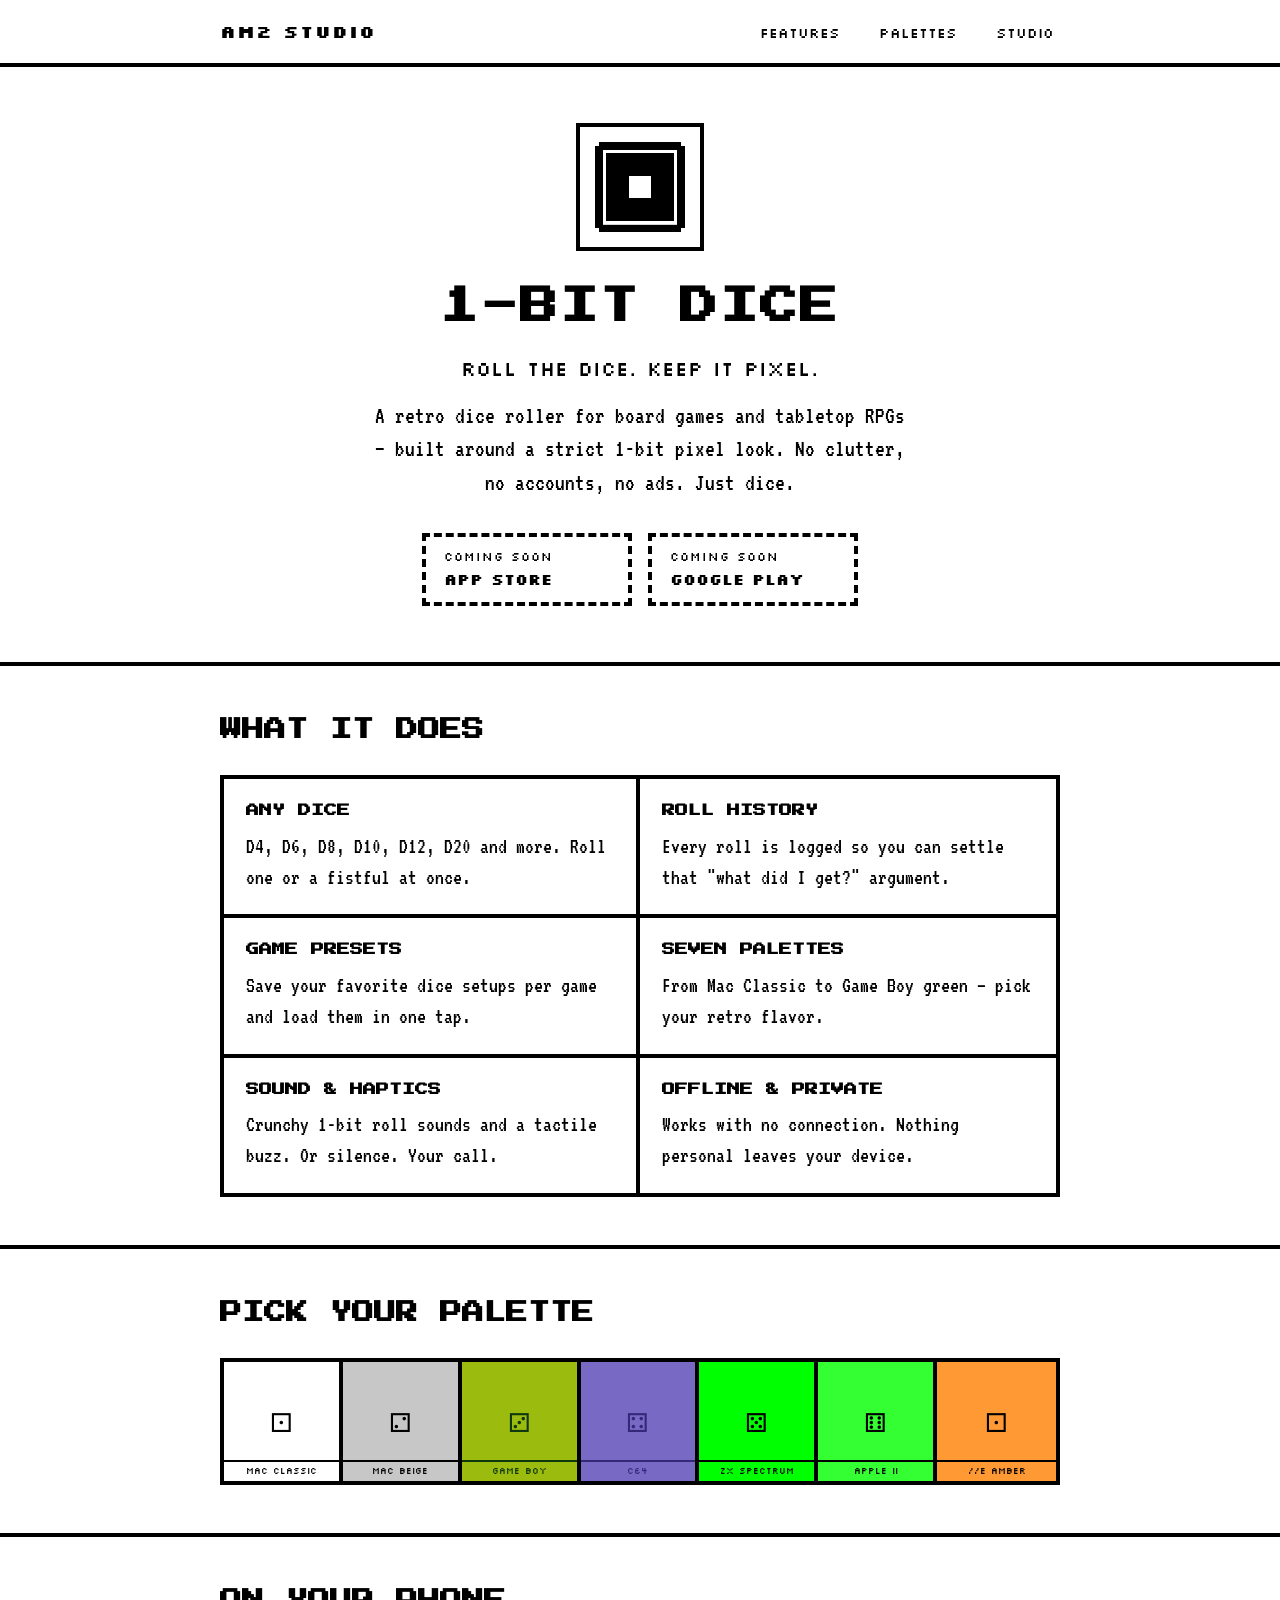
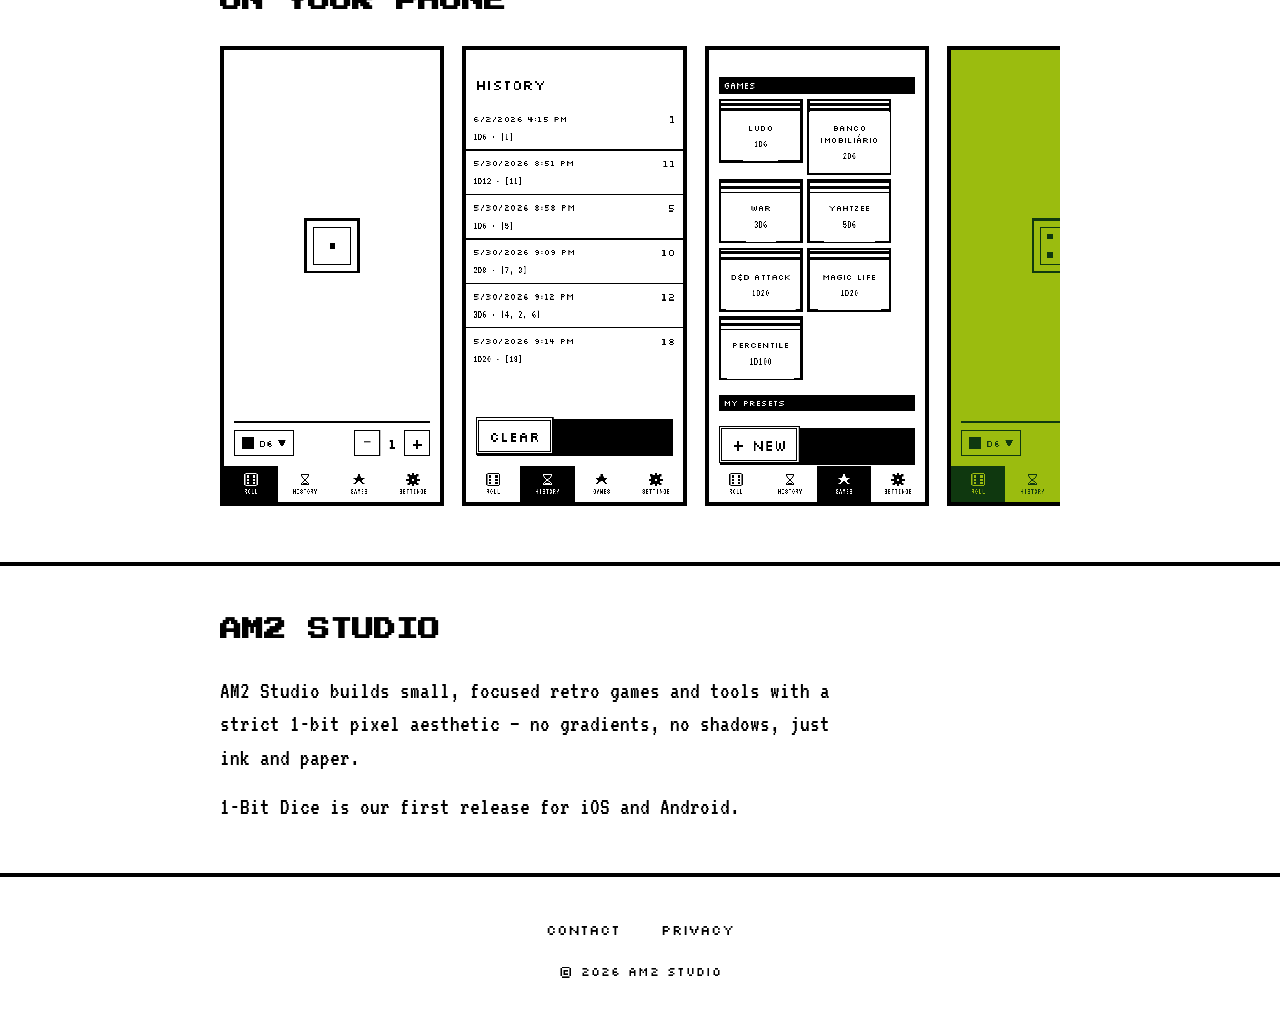
==== website/index.html @ 053aaba1 "feat: add AM2 Studio landing page with GitHub Pages deploy Static 1-bit landing page for am2studio.c" ====
<!DOCTYPE html>
<html lang="en">
<head>
  <meta charset="UTF-8" />
  <meta name="viewport" content="width=device-width, initial-scale=1.0" />
  <title>1-Bit Dice — AM2 Studio</title>
  <meta name="description" content="1-Bit Dice — a retro 1-bit dice roller for board games and RPGs, by AM2 Studio. Roll any dice, keep history, save game presets. Seven retro palettes. Offline. No tracking." />

  <!-- Open Graph / social -->
  <meta property="og:title" content="1-Bit Dice — AM2 Studio" />
  <meta property="og:description" content="A retro 1-bit dice roller for board games and RPGs. Seven retro palettes. Offline. No accounts, no ads." />
  <meta property="og:type" content="website" />
  <meta property="og:url" content="https://am2studio.com.br/" />
  <meta property="og:image" content="https://am2studio.com.br/assets/img/feature-graphic.png" />

  <link rel="icon" type="image/png" href="assets/img/icon-512.png" />
  <link rel="stylesheet" href="style.css" />
</head>
<body>

  <!-- ===== Top bar ===== -->
  <header class="topbar">
    <div class="wrap">
      <span class="brand">AM2&nbsp;STUDIO</span>
      <nav class="topnav">
        <a href="#features">Features</a>
        <a href="#palettes">Palettes</a>
        <a href="#about">Studio</a>
      </nav>
    </div>
  </header>

  <!-- ===== Hero ===== -->
  <section class="hero">
    <div class="wrap">
      <img class="icon" src="assets/img/icon-512.png" alt="1-Bit Dice app icon" width="128" height="128" />
      <h1>1-Bit Dice</h1>
      <p class="tag">Roll the dice. Keep it pixel.</p>
      <p class="sub">A retro dice roller for board games and tabletop RPGs — built around a strict 1-bit pixel look. No clutter, no accounts, no ads. Just dice.</p>

      <div class="badges">
        <span class="badge soon">
          <small>COMING SOON</small>
          App Store
        </span>
        <span class="badge soon">
          <small>COMING SOON</small>
          Google Play
        </span>
      </div>
    </div>
  </section>

  <!-- ===== Features ===== -->
  <section id="features">
    <div class="wrap">
      <h2>What it does</h2>
      <div class="features">
        <div class="feature">
          <h3>Any dice</h3>
          <p>D4, D6, D8, D10, D12, D20 and more. Roll one or a fistful at once.</p>
        </div>
        <div class="feature">
          <h3>Roll history</h3>
          <p>Every roll is logged so you can settle that "what did I get?" argument.</p>
        </div>
        <div class="feature">
          <h3>Game presets</h3>
          <p>Save your favorite dice setups per game and load them in one tap.</p>
        </div>
        <div class="feature">
          <h3>Seven palettes</h3>
          <p>From Mac Classic to Game Boy green — pick your retro flavor.</p>
        </div>
        <div class="feature">
          <h3>Sound &amp; haptics</h3>
          <p>Crunchy 1-bit roll sounds and a tactile buzz. Or silence. Your call.</p>
        </div>
        <div class="feature">
          <h3>Offline &amp; private</h3>
          <p>Works with no connection. Nothing personal leaves your device.</p>
        </div>
      </div>
    </div>
  </section>

  <!-- ===== Palettes ===== -->
  <section id="palettes">
    <div class="wrap">
      <h2>Pick your palette</h2>
      <div class="palettes">
        <div class="pal" style="background:#ffffff;color:#000000"><span class="die">⚀</span><span class="name">Mac Classic</span></div>
        <div class="pal" style="background:#c7c7c7;color:#000000"><span class="die">⚁</span><span class="name">Mac Beige</span></div>
        <div class="pal" style="background:#9bbc0f;color:#0f380f"><span class="die">⚂</span><span class="name">Game Boy</span></div>
        <div class="pal" style="background:#7869c4;color:#352879"><span class="die">⚃</span><span class="name">C64</span></div>
        <div class="pal" style="background:#00ff00;color:#000000"><span class="die">⚄</span><span class="name">ZX Spectrum</span></div>
        <div class="pal" style="background:#33ff33;color:#000000"><span class="die">⚅</span><span class="name">Apple II</span></div>
        <div class="pal" style="background:#ff9933;color:#000000"><span class="die">⚀</span><span class="name">//e Amber</span></div>
      </div>
    </div>
  </section>

  <!-- ===== Screenshots ===== -->
  <section id="screens">
    <div class="wrap">
      <h2>On your phone</h2>
      <div class="shots">
        <img src="assets/shots/macClassic-home.png" alt="Home screen with a rolled die, Mac Classic palette" />
        <img src="assets/shots/macClassic-history.png" alt="Roll history screen" />
        <img src="assets/shots/macClassic-presets.png" alt="Game presets screen" />
        <img src="assets/shots/gameBoy-home.png" alt="Home screen in Game Boy palette" />
        <img src="assets/shots/c64-home.png" alt="Home screen in Commodore 64 palette" />
        <img src="assets/shots/amber-home.png" alt="Home screen in Apple //e amber palette" />
      </div>
    </div>
  </section>

  <!-- ===== About ===== -->
  <section id="about" class="about">
    <div class="wrap">
      <h2>AM2 Studio</h2>
      <p>AM2 Studio builds small, focused retro games and tools with a strict 1-bit pixel aesthetic — no gradients, no shadows, just ink and paper.</p>
      <p>1-Bit Dice is our first release for iOS and Android.</p>
    </div>
  </section>

  <!-- ===== Footer ===== -->
  <footer>
    <div class="wrap">
      <div class="links">
        <a href="mailto:am2studio.dev@gmail.com">Contact</a>
        <a href="privacy/">Privacy</a>
      </div>
      <p class="copy">© 2026 AM2 Studio</p>
    </div>
  </footer>

</body>
</html>
---- website/style.css ----
/* =========================================================================
   1-Bit Dice — AM2 Studio
   Strict 1-bit aesthetic: two colors only, hard edges, pixel fonts.
   No gradients. No shadows. No anti-aliasing. No border-radius.
   ========================================================================= */

/* ----- Pixel fonts (same TTFs the app ships) ----- */
@font-face {
  font-family: "PressStart2P";
  src: url("assets/fonts/PressStart2P-Regular.ttf") format("truetype");
  font-display: swap;
}
@font-face {
  font-family: "Silkscreen";
  src: url("assets/fonts/Silkscreen-Regular.ttf") format("truetype");
  font-weight: 400;
  font-display: swap;
}
@font-face {
  font-family: "Silkscreen";
  src: url("assets/fonts/Silkscreen-Bold.ttf") format("truetype");
  font-weight: 700;
  font-display: swap;
}
@font-face {
  font-family: "VT323";
  src: url("assets/fonts/VT323-Regular.ttf") format("truetype");
  font-display: swap;
}

/* ----- Two-color palette (Mac Classic: ink on paper) ----- */
:root {
  --ink: #000000;
  --paper: #ffffff;
  --border: 4px solid var(--ink);
}

* {
  margin: 0;
  padding: 0;
  box-sizing: border-box;
}

html {
  /* kill smoothing — pixels stay crisp */
  -webkit-font-smoothing: none;
  -moz-osx-font-smoothing: unset;
  image-rendering: pixelated;
}

body {
  background: var(--paper);
  color: var(--ink);
  font-family: "VT323", monospace;
  font-size: 22px;
  line-height: 1.4;
  text-rendering: optimizeSpeed;
}

img {
  image-rendering: pixelated;
  image-rendering: crisp-edges;
  display: block;
}

a {
  color: var(--ink);
  text-decoration: none;
}
a:hover {
  background: var(--ink);
  color: var(--paper);
}

.wrap {
  max-width: 880px;
  margin: 0 auto;
  padding: 0 20px;
}

/* ----- Headings in true pixel font ----- */
h1, h2, h3, .pixel {
  font-family: "PressStart2P", monospace;
  line-height: 1.5;
  text-transform: uppercase;
}

/* ===== Top bar ===== */
.topbar {
  border-bottom: var(--border);
}
.topbar .wrap {
  display: flex;
  align-items: center;
  justify-content: space-between;
  padding-top: 16px;
  padding-bottom: 16px;
}
.brand {
  font-family: "Silkscreen", monospace;
  font-weight: 700;
  font-size: 18px;
  letter-spacing: 1px;
}
.topnav a {
  font-family: "Silkscreen", monospace;
  font-size: 14px;
  margin-left: 18px;
  padding: 4px 6px;
}

/* ===== Hero ===== */
.hero {
  border-bottom: var(--border);
  padding: 56px 0;
  text-align: center;
}
.hero .icon {
  width: 128px;
  height: 128px;
  border: var(--border);
  margin: 0 auto 28px;
}
.hero h1 {
  font-size: 38px;
  letter-spacing: 2px;
}
.hero .tag {
  font-family: "Silkscreen", monospace;
  font-size: 20px;
  margin-top: 18px;
}
.hero .sub {
  max-width: 540px;
  margin: 18px auto 0;
  font-size: 24px;
}

/* ----- Store badges ----- */
.badges {
  display: flex;
  gap: 16px;
  justify-content: center;
  flex-wrap: wrap;
  margin-top: 32px;
}
.badge {
  border: var(--border);
  padding: 12px 18px;
  font-family: "Silkscreen", monospace;
  font-weight: 700;
  font-size: 15px;
  text-align: left;
  min-width: 210px;
}
.badge small {
  display: block;
  font-weight: 400;
  font-size: 12px;
  letter-spacing: 1px;
  margin-bottom: 4px;
}
.badge.soon {
  border-style: dashed;
}

/* ===== Section scaffolding ===== */
section {
  border-bottom: var(--border);
  padding: 48px 0;
}
section > .wrap > h2 {
  font-size: 22px;
  margin-bottom: 28px;
}

/* ===== Features ===== */
.features {
  display: grid;
  grid-template-columns: repeat(2, 1fr);
  gap: 0;
  border: var(--border);
}
.feature {
  padding: 22px;
  border-right: var(--border);
  border-bottom: var(--border);
}
.feature:nth-child(2n) { border-right: 0; }
.feature:nth-last-child(-n+2):nth-child(2n+1) { border-bottom: 0; }
.feature:last-child { border-bottom: 0; }
.feature h3 {
  font-size: 13px;
  margin-bottom: 10px;
}
.feature p { font-size: 22px; }

/* ===== Palette strip ===== */
.palettes {
  display: grid;
  grid-template-columns: repeat(7, 1fr);
  gap: 0;
  border: var(--border);
}
.pal {
  aspect-ratio: 1 / 1;
  border-right: var(--border);
  display: flex;
  align-items: flex-end;
  justify-content: center;
  position: relative;
  overflow: hidden;
}
.pal:last-child { border-right: 0; }
.pal .die {
  position: absolute;
  top: 50%;
  left: 50%;
  transform: translate(-50%, -55%);
  font-family: "PressStart2P", monospace;
  font-size: 26px;
}
.pal .name {
  font-family: "Silkscreen", monospace;
  font-size: 9px;
  text-align: center;
  padding: 3px 2px;
  width: 100%;
  border-top: 2px solid currentColor;
}
@media (max-width: 720px) {
  .palettes { grid-template-columns: repeat(4, 1fr); }
  .pal:nth-child(4n) { border-right: 0; }
}

/* ===== Screenshots ===== */
.shots {
  display: flex;
  gap: 18px;
  overflow-x: auto;
  padding-bottom: 8px;
}
.shots img {
  height: 460px;
  border: var(--border);
  flex: 0 0 auto;
}

/* ===== About ===== */
.about p { font-size: 24px; max-width: 620px; }
.about p + p { margin-top: 16px; }

/* ===== Footer ===== */
footer {
  padding: 36px 0;
  text-align: center;
}
footer .links a {
  font-family: "Silkscreen", monospace;
  font-size: 14px;
  margin: 0 10px;
  padding: 4px 6px;
}
footer .copy {
  font-family: "Silkscreen", monospace;
  font-size: 12px;
  margin-top: 20px;
  letter-spacing: 1px;
}

/* ===== Responsive ===== */
@media (max-width: 560px) {
  .hero h1 { font-size: 26px; }
  .features { grid-template-columns: 1fr; }
  .feature { border-right: 0 !important; border-bottom: var(--border) !important; }
  .feature:last-child { border-bottom: 0 !important; }
  .topnav { display: none; }
}
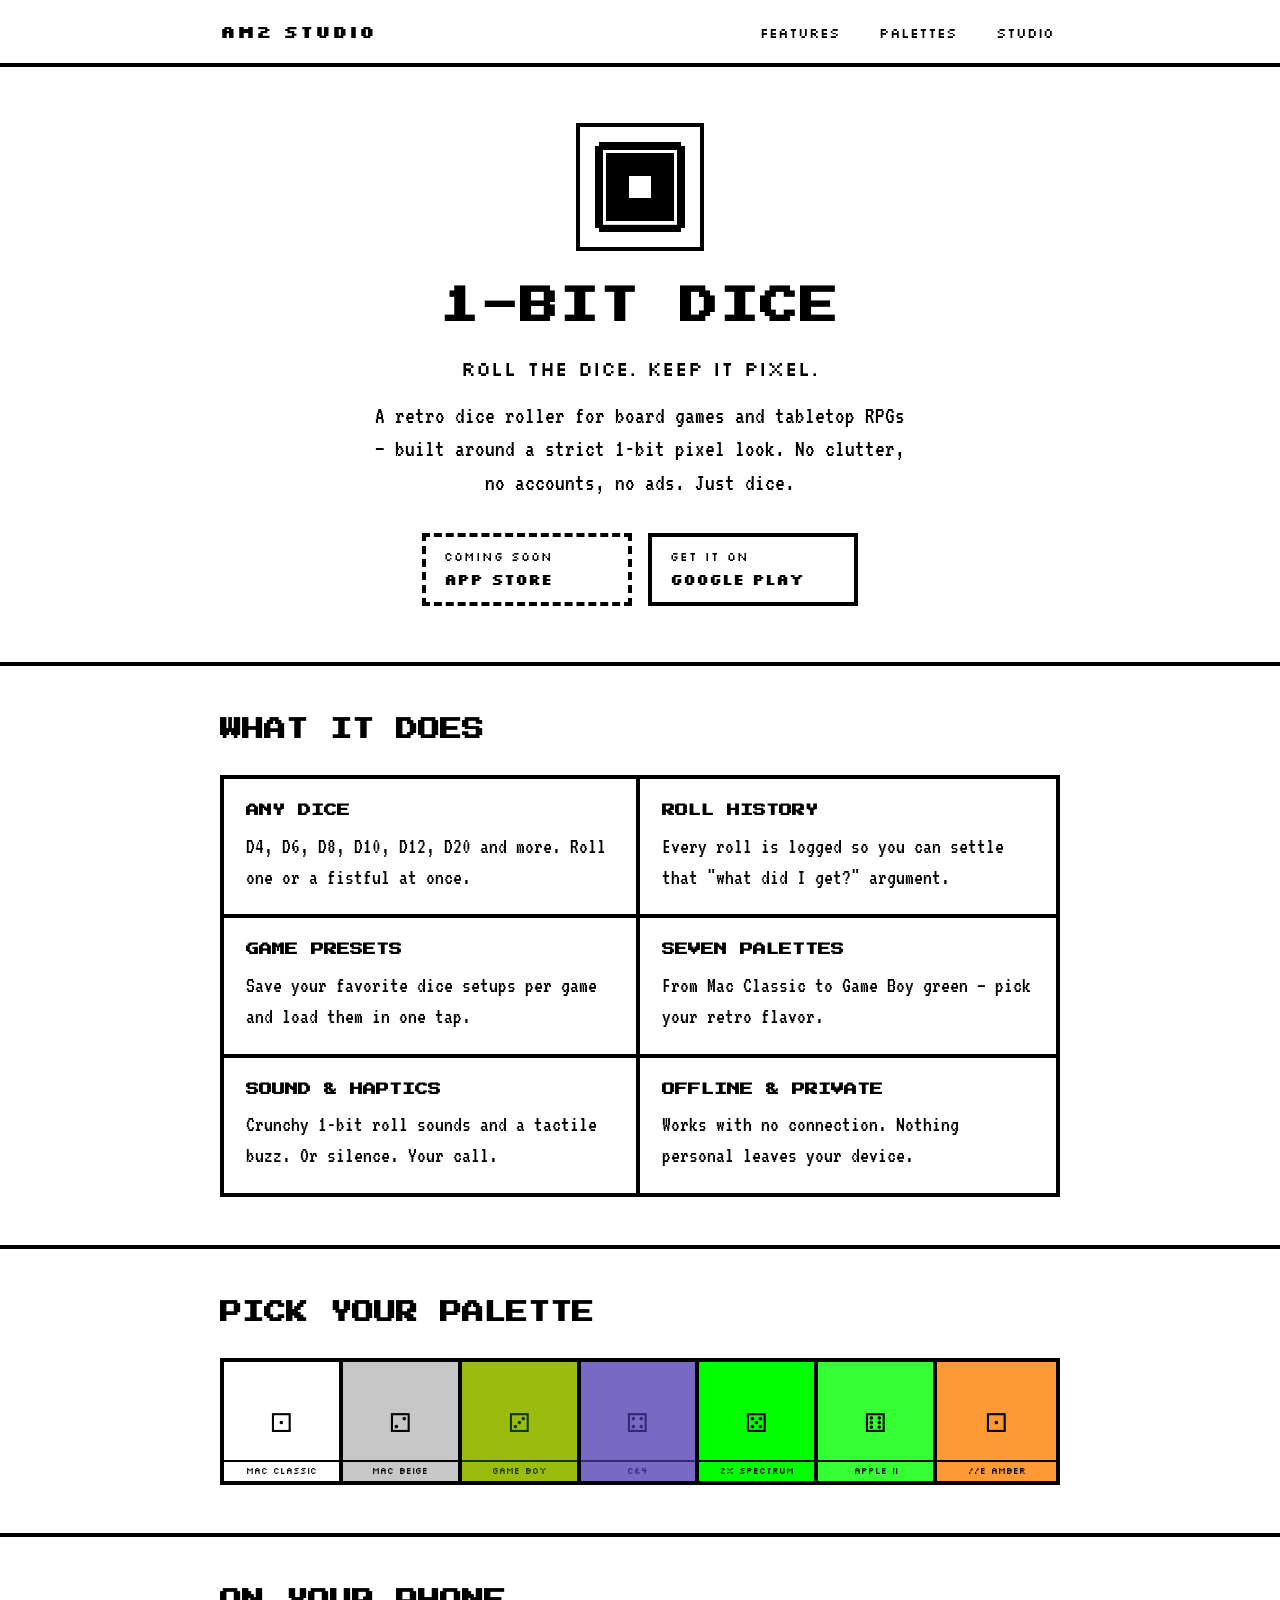
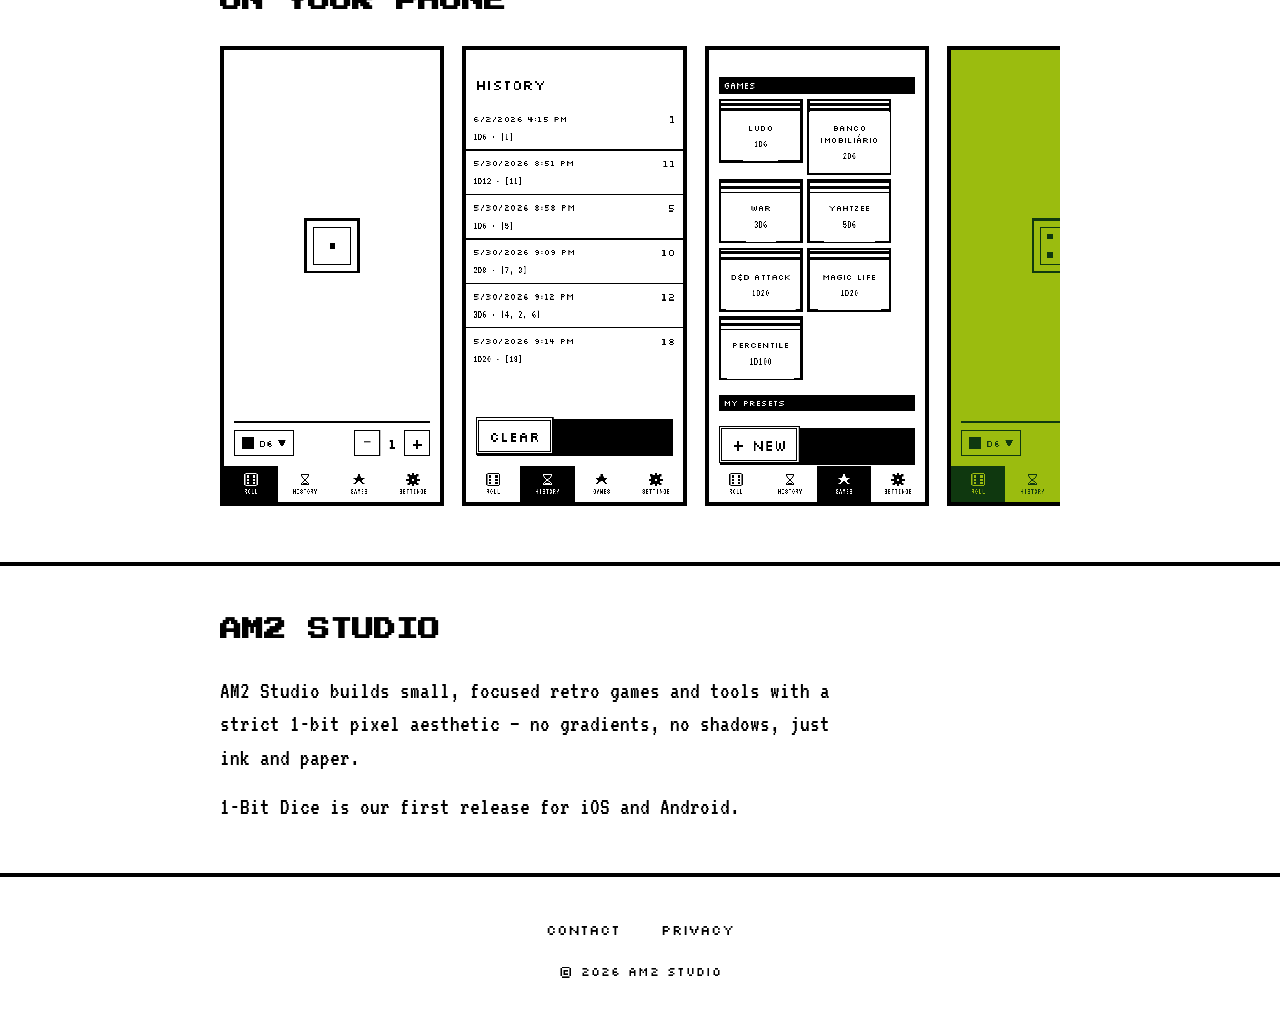
==== commit 9872c737: "docs: write a real README and link the live Play Store listing Replaces the default Flutter template" ====
--- a/website/index.html
+++ b/website/index.html
@@ -43,10 +43,10 @@
           <small>COMING SOON</small>
           App Store
         </span>
-        <span class="badge soon">
-          <small>COMING SOON</small>
+        <a class="badge live" href="https://play.google.com/store/apps/details?id=com.am2.onebitdice">
+          <small>GET IT ON</small>
           Google Play
-        </span>
+        </a>
       </div>
     </div>
   </section>
@@ -129,7 +129,7 @@
     <div class="wrap">
       <div class="links">
         <a href="mailto:am2studio.dev@gmail.com">Contact</a>
-        <a href="privacy/">Privacy</a>
+        <a href="/privacy">Privacy</a>
       </div>
       <p class="copy">© 2026 AM2 Studio</p>
     </div>
--- a/website/style.css
+++ b/website/style.css
@@ -162,6 +162,15 @@
 }
 .badge.soon {
   border-style: dashed;
+}
+a.badge.live {
+  display: block;
+  color: inherit;
+  text-decoration: none;
+}
+a.badge.live:hover {
+  background: var(--ink);
+  color: var(--paper);
 }
 
 /* ===== Section scaffolding ===== */
